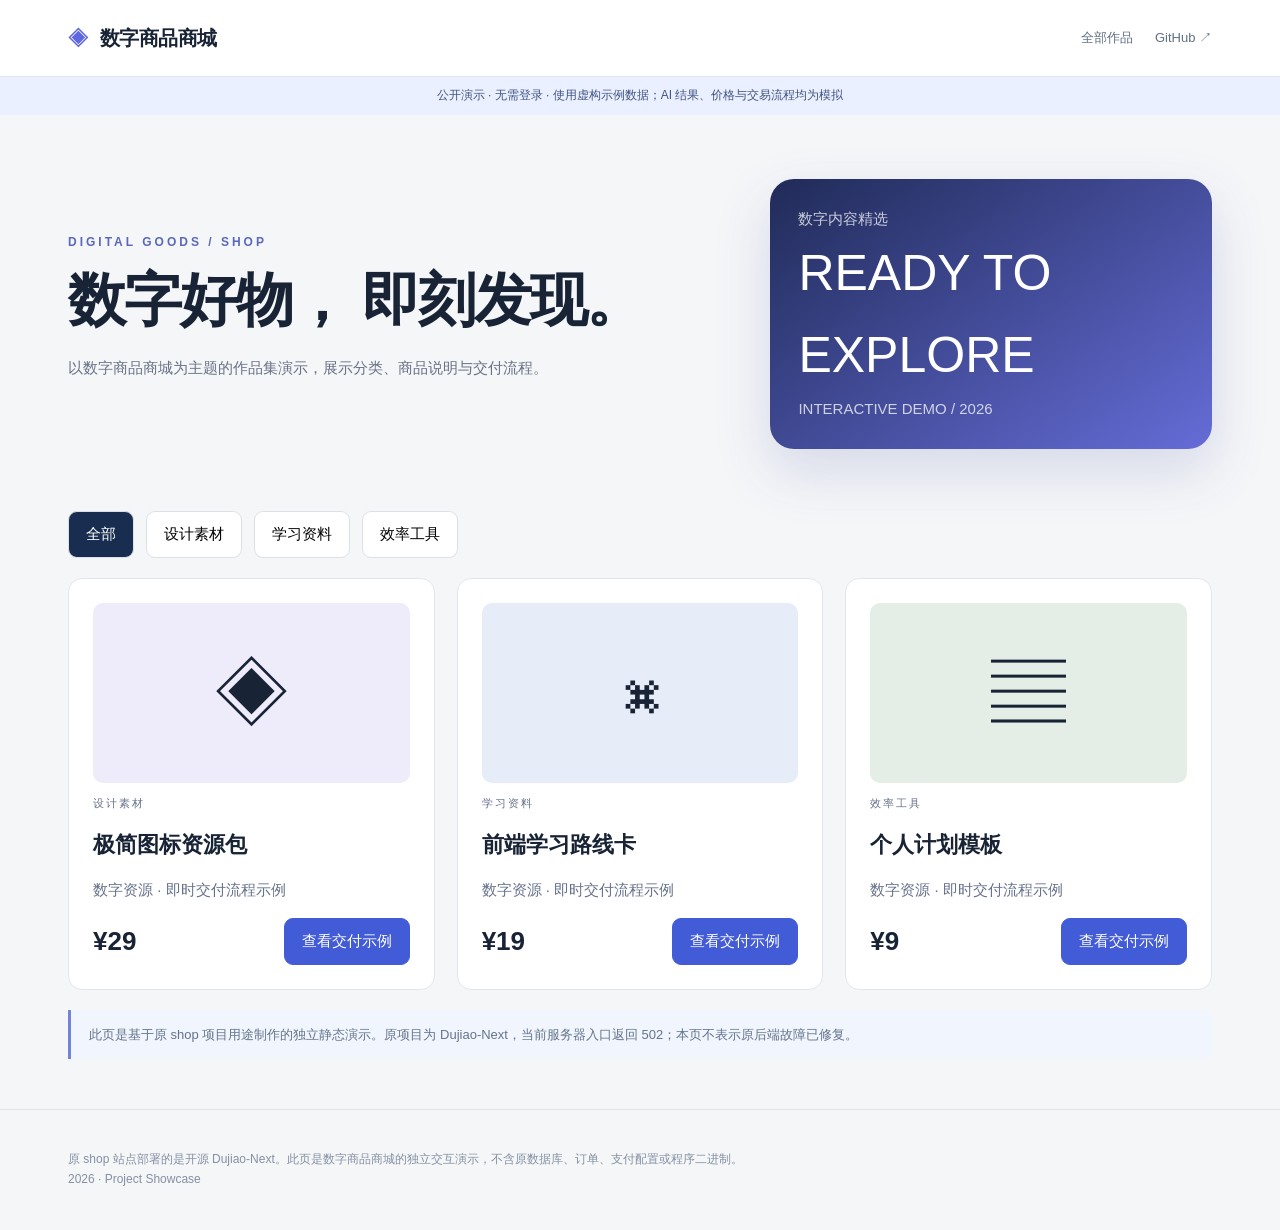
==== index.html @ 799f1e01 "Publish public portfolio demo" ====
<!doctype html><html lang="zh-CN"><head><meta charset="utf-8"><meta name="viewport" content="width=device-width,initial-scale=1"><meta name="description" content="数字商品商城 · 公开作品集演示"><meta http-equiv="Content-Security-Policy" content="default-src 'self'; script-src 'self' 'unsafe-inline'; style-src 'self' 'unsafe-inline'; img-src 'self' data:; connect-src 'none'; object-src 'none'; base-uri 'self'; form-action 'none'"><title>数字商品商城 · 作品集</title><style>*{box-sizing:border-box}html{scroll-behavior:smooth}body{margin:0;background:#f5f6f8;color:#182335;font:15px/1.65 -apple-system,BlinkMacSystemFont,"Segoe UI","Microsoft YaHei",sans-serif}button,input,select,textarea{font:inherit}button,a,input,select,textarea{outline-offset:4px}a{color:inherit;text-decoration:none}button,a.button{cursor:pointer;border:1px solid #dce0e7;border-radius:9px;background:white;padding:10px 17px;display:inline-flex;align-items:center;justify-content:center;gap:8px}button:hover,a.button:hover{border-color:#6175e4;background:#f0f2ff}.primary{background:#425bd6!important;color:white!important;border-color:#425bd6!important}.wrap{max-width:1200px;margin:auto;padding:0 28px}header{background:#fff;border-bottom:1px solid #e2e6ef}header .wrap{min-height:76px;display:flex;align-items:center;justify-content:space-between;gap:20px}.brand{font-size:20px;font-weight:750;letter-spacing:-.5px}.brand i{font-style:normal;color:#5f68df;margin-right:12px}.toplinks{display:flex;gap:22px;font-size:13px;color:#617084}.demo{background:#eaf0ff;color:#405481;font-size:12px;padding:9px 20px;text-align:center}.hero{padding:64px 0 42px;display:grid;grid-template-columns:1.5fr 1fr;align-items:center;gap:40px}.eyebrow{font-size:12px;letter-spacing:3px;text-transform:uppercase;color:#5a68bb;font-weight:700}.hero h1{font-size:clamp(35px,5vw,58px);line-height:1.16;margin:14px 0 22px;letter-spacing:-2px}.hero p{max-width:650px;color:#677186}.hero-art{min-height:200px;padding:28px;border-radius:24px;background:linear-gradient(145deg,#202b58,#656cd7);color:white;display:flex;flex-direction:column;justify-content:center;box-shadow:0 22px 55px #3d49a02b}.hero-art strong{font-size:50px;font-weight:500}.hero-art span{opacity:.75}.stats{display:grid;grid-template-columns:repeat(4,1fr);gap:16px;margin:16px 0 30px}.stat,.card,.panel{background:#fff;border:1px solid #e2e6ec;border-radius:14px;padding:24px}.stat b{display:block;font-size:29px;letter-spacing:-1px}.stat span,.muted{font-size:13px;color:#758198}.grid{display:grid;grid-template-columns:repeat(3,1fr);gap:22px}.grid.two{grid-template-columns:repeat(2,1fr)}.card{transition:transform .18s,box-shadow .18s}.card:hover{transform:translateY(-3px);box-shadow:0 12px 30px #1b305012}.card h2{font-size:22px;margin:15px 0 10px}.card p{color:#66718a}.pill{display:inline-block;font-size:11px;padding:4px 9px;border-radius:20px;background:#edf0ff;color:#4a5da9}.sectionhead{display:flex;justify-content:space-between;align-items:center;gap:15px;margin:32px 0 18px}.sectionhead h2{margin:0;font-size:23px}.toolbar{display:flex;gap:12px;flex-wrap:wrap;align-items:center;margin:20px 0}.toolbar button.active{background:#182d50;color:white}.field{display:flex;flex-direction:column;gap:7px;margin:12px 0}.field input,.field select,.field textarea,.search{padding:11px 13px;border:1px solid #dce1eb;border-radius:8px;background:#fcfdff;min-width:0}.tablewrap{overflow:auto}table{width:100%;border-collapse:collapse;text-align:left;white-space:nowrap}th{font-size:12px;color:#8b95a5;font-weight:500}td,th{padding:15px 13px;border-bottom:1px solid #edf0f5}td{font-size:14px}tr:last-child td{border-bottom:0}.price{font-size:26px;font-weight:700}.row{display:flex;align-items:center;justify-content:space-between;gap:12px}.swatch{height:180px;border-radius:10px;display:grid;place-items:center;background:#eef1f5;font-size:75px}.swatch.blue{background:#e6ecf8}.swatch.peach{background:#f5e9e0}.swatch.green{background:#e4eee6}.swatch.violet{background:#eeebfb}.tag{font-size:11px;letter-spacing:2px;color:#8793a3}.tabcontent{min-height:280px}.bar{height:8px;background:#edf0f8;border-radius:12px;overflow:hidden}.bar span{display:block;height:100%;background:#6374d8}.bars>div{margin:15px 0}.ring{display:grid;place-items:center;border:9px solid #7383ed;border-right-color:#e7eaf5;border-radius:50%;width:140px;height:140px;font-size:37px;margin:20px auto}.notice{padding:14px 18px;background:#f1f5fd;border-left:3px solid #7184d7;font-size:13px;color:#63748b;margin:20px 0}.hidden{display:none!important}footer{padding:40px 0;color:#8490a3;font-size:12px;margin-top:50px;border-top:1px solid #e1e6ed}dialog{border:1px solid #dde4ef;border-radius:18px;padding:30px;width:min(560px,90vw);box-shadow:0 30px 120px #17233b44}dialog::backdrop{background:#18264070}dialog pre,pre{white-space:pre-wrap;word-break:break-word;background:#15253d;color:#cfdeef;padding:24px;border-radius:12px;font:13px/1.8 Consolas,monospace}dialog h2{margin-top:0}.toast{position:fixed;bottom:25px;left:50%;transform:translateX(-50%);padding:13px 25px;background:#182c45;color:white;border-radius:12px;z-index:100}.demo-banner{position:sticky;top:0;z-index:30;background:#344980;color:white;text-align:center;padding:8px;font-size:12px}.main{min-width:0}.empty{padding:45px;text-align:center;color:#8590a3}.tabs{display:flex;gap:6px;border-bottom:1px solid #e1e6f0;padding-bottom:14px;margin-bottom:25px;overflow:auto}.tabs button{white-space:nowrap}.split{display:grid;grid-template-columns:1.6fr 1fr;gap:24px}.code-label{display:flex;justify-content:space-between}.portfolio-number{font:60px/1 Georgia,serif;color:#d6dce9}.check{color:#368b68}.demo-home-link{color:#536fba;text-decoration:underline}.nav-item.active{background:#e9edff!important;color:#5261b3!important}@media(max-width:760px){.hero{grid-template-columns:1fr;padding:35px 0}.hero-art{min-height:140px}.grid,.grid.two,.split{grid-template-columns:1fr}.stats{grid-template-columns:repeat(2,1fr)}.wrap{padding:0 18px}.toplinks{gap:12px}.toplinks a:last-child{display:none}.hero h1{font-size:38px}.hero-art strong{font-size:38px}.card,.panel{padding:20px}.sectionhead{align-items:flex-start}.toolbar .search{width:100%}}</style></head><body><header><div class="wrap"><a class="brand" href="./"><i>◈</i>数字商品商城</a><nav class="toplinks"><a href="https://zhez456h.github.io/project-portfolio/">全部作品</a><a href="https://github.com/zhez456h/digital-store-demo">GitHub ↗</a></nav></div></header><div class="demo">公开演示 · 无需登录 · 使用虚构示例数据；AI 结果、价格与交易流程均为模拟</div><main class="wrap"><section class="hero"><div><div class="eyebrow">DIGITAL GOODS / SHOP</div><h1>数字好物，
即刻发现。</h1><p>以数字商品商城为主题的作品集演示，展示分类、商品说明与交付流程。</p></div><div class="hero-art"><span>数字内容精选</span><strong>READY TO EXPLORE</strong><span>INTERACTIVE DEMO / 2026</span></div></section><div class="toolbar"><button class="active" data-filter="全部">全部</button><button data-filter="设计素材">设计素材</button><button data-filter="学习资料">学习资料</button><button data-filter="效率工具">效率工具</button></div><div id="digital-products" class="grid"></div><div class="notice">此页是基于原 shop 项目用途制作的独立静态演示。原项目为 Dujiao-Next，当前服务器入口返回 502；本页不表示原后端故障已修复。</div></main><footer><div class="wrap">原 shop 站点部署的是开源 Dujiao-Next。此页是数字商品商城的独立交互演示，不含原数据库、订单、支付配置或程序二进制。<br>2026 · Project Showcase</div></footer><dialog id="modal"><h2 id="modal-title"></h2><div id="modal-body"></div><button data-close>关闭</button></dialog><div class="toast" id="toast" hidden role="status"></div><script>const $=s=>document.querySelector(s);const $$=s=>Array.from(document.querySelectorAll(s));const esc=s=>String(s??'').replace(/[&<>"']/g,c=>({'&':'&amp;','<':'&lt;','>':'&gt;','"':'&quot;',"'":'&#39;'}[c]));function toast(s){$('#toast').textContent=s;$('#toast').hidden=false;setTimeout(()=>$('#toast').hidden=true,2500)}function modal(title,body){$('#modal-title').textContent=title;$('#modal-body').innerHTML=body;$('#modal').showModal()}function download(name,text,type='text/plain'){const u=URL.createObjectURL(new Blob([text],{type}));const a=document.createElement('a');a.href=u;a.download=name;a.click();setTimeout(()=>URL.revokeObjectURL(u),1000)}document.addEventListener('click',e=>{if(e.target.closest('[data-close]'))$('#modal').close()});
const goods=[{id:1,title:'极简图标资源包',cat:'设计素材',price:29,icon:'◈',color:'violet'},{id:2,title:'前端学习路线卡',cat:'学习资料',price:19,icon:'⌘',color:'blue'},{id:3,title:'个人计划模板',cat:'效率工具',price:9,icon:'▤',color:'green'}];function renderGoods(cat='全部'){$('#digital-products').innerHTML=goods.filter(x=>cat==='全部'||x.cat===cat).map(x=>`<article class="card"><div class="swatch ${x.color}">${x.icon}</div><p class="tag">${x.cat}</p><h2>${x.title}</h2><p>数字资源 · 即时交付流程示例</p><div class="row"><b class="price">¥${x.price}</b><button class="primary" data-delivery="${x.id}">查看交付示例</button></div></article>`).join('')}$$('[data-filter]').forEach(b=>b.onclick=()=>{$$('[data-filter]').forEach(x=>x.classList.toggle('active',x===b));renderGoods(b.dataset.filter)});document.addEventListener('click',e=>{const b=e.target.closest('[data-delivery]');if(!b)return;const p=goods.find(x=>x.id==b.dataset.delivery);modal(p.title+' · 交付预览',`<span class="pill">纯演示 · 无支付</span><h3>01 选择商品 → 02 确认 → 03 查看交付</h3><p>商品：${p.title}</p><pre>DEMO-ONLY-NOT-A-REAL-LICENSE</pre><p class="muted">示例订单不包含真实兑换码、付款或外部下载。</p><button id="download-sample" class="primary">下载示例说明</button>`);$('#download-sample').onclick=()=>download('数字商品-演示说明.txt','这是作品集的虚构交付示例。没有真实授权码或交易。')});renderGoods();</script></body></html>
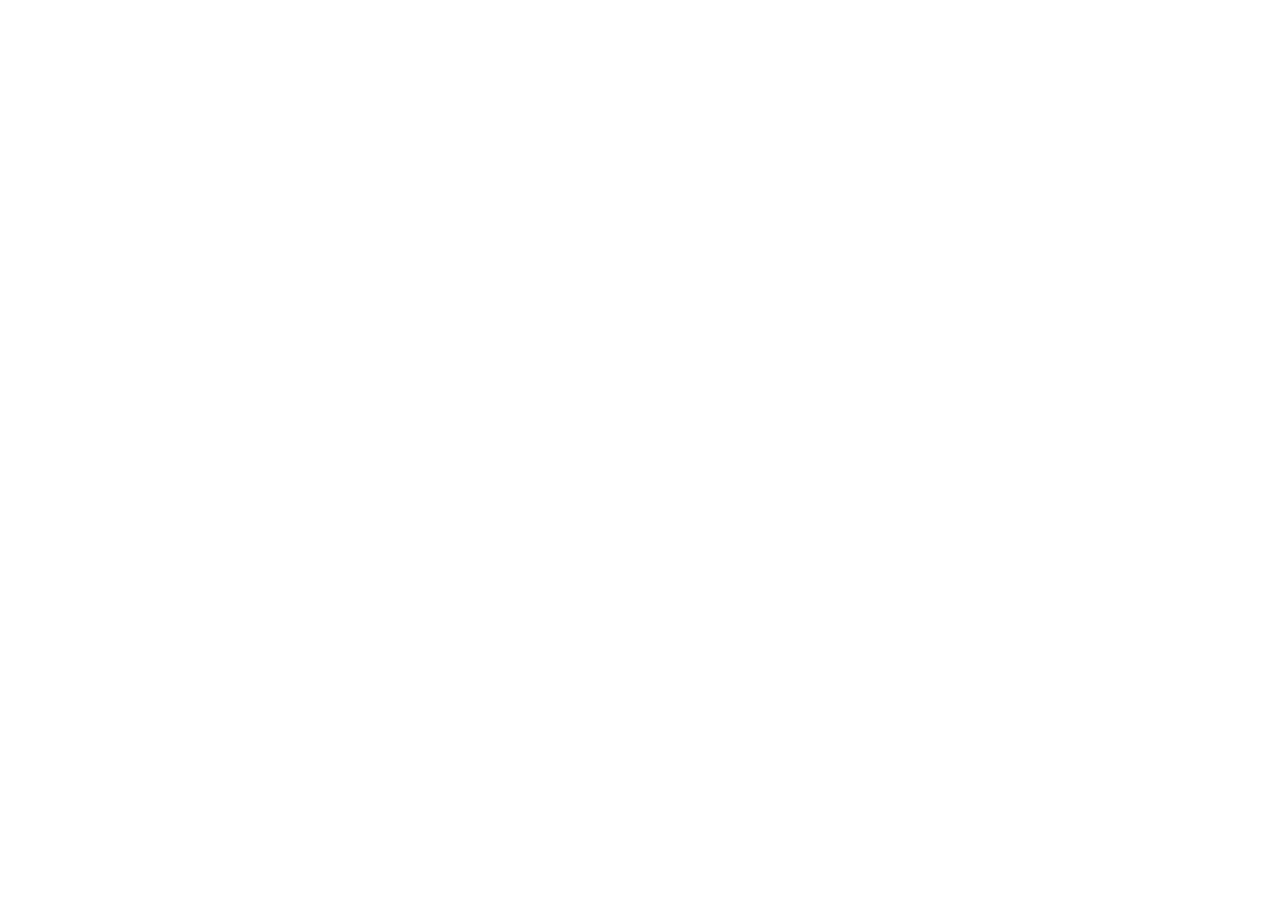
==== commit acd97290: "Restore access to the unchanged original project" ====
--- a/index.html
+++ b/index.html
@@ -1,3 +1,2 @@
-<!doctype html><html lang="zh-CN"><head><meta charset="utf-8"><meta name="viewport" content="width=device-width,initial-scale=1"><meta name="description" content="数字商品商城 · 公开作品集演示"><meta http-equiv="Content-Security-Policy" content="default-src 'self'; script-src 'self' 'unsafe-inline'; style-src 'self' 'unsafe-inline'; img-src 'self' data:; connect-src 'none'; object-src 'none'; base-uri 'self'; form-action 'none'"><title>数字商品商城 · 作品集</title><style>*{box-sizing:border-box}html{scroll-behavior:smooth}body{margin:0;background:#f5f6f8;color:#182335;font:15px/1.65 -apple-system,BlinkMacSystemFont,"Segoe UI","Microsoft YaHei",sans-serif}button,input,select,textarea{font:inherit}button,a,input,select,textarea{outline-offset:4px}a{color:inherit;text-decoration:none}button,a.button{cursor:pointer;border:1px solid #dce0e7;border-radius:9px;background:white;padding:10px 17px;display:inline-flex;align-items:center;justify-content:center;gap:8px}button:hover,a.button:hover{border-color:#6175e4;background:#f0f2ff}.primary{background:#425bd6!important;color:white!important;border-color:#425bd6!important}.wrap{max-width:1200px;margin:auto;padding:0 28px}header{background:#fff;border-bottom:1px solid #e2e6ef}header .wrap{min-height:76px;display:flex;align-items:center;justify-content:space-between;gap:20px}.brand{font-size:20px;font-weight:750;letter-spacing:-.5px}.brand i{font-style:normal;color:#5f68df;margin-right:12px}.toplinks{display:flex;gap:22px;font-size:13px;color:#617084}.demo{background:#eaf0ff;color:#405481;font-size:12px;padding:9px 20px;text-align:center}.hero{padding:64px 0 42px;display:grid;grid-template-columns:1.5fr 1fr;align-items:center;gap:40px}.eyebrow{font-size:12px;letter-spacing:3px;text-transform:uppercase;color:#5a68bb;font-weight:700}.hero h1{font-size:clamp(35px,5vw,58px);line-height:1.16;margin:14px 0 22px;letter-spacing:-2px}.hero p{max-width:650px;color:#677186}.hero-art{min-height:200px;padding:28px;border-radius:24px;background:linear-gradient(145deg,#202b58,#656cd7);color:white;display:flex;flex-direction:column;justify-content:center;box-shadow:0 22px 55px #3d49a02b}.hero-art strong{font-size:50px;font-weight:500}.hero-art span{opacity:.75}.stats{display:grid;grid-template-columns:repeat(4,1fr);gap:16px;margin:16px 0 30px}.stat,.card,.panel{background:#fff;border:1px solid #e2e6ec;border-radius:14px;padding:24px}.stat b{display:block;font-size:29px;letter-spacing:-1px}.stat span,.muted{font-size:13px;color:#758198}.grid{display:grid;grid-template-columns:repeat(3,1fr);gap:22px}.grid.two{grid-template-columns:repeat(2,1fr)}.card{transition:transform .18s,box-shadow .18s}.card:hover{transform:translateY(-3px);box-shadow:0 12px 30px #1b305012}.card h2{font-size:22px;margin:15px 0 10px}.card p{color:#66718a}.pill{display:inline-block;font-size:11px;padding:4px 9px;border-radius:20px;background:#edf0ff;color:#4a5da9}.sectionhead{display:flex;justify-content:space-between;align-items:center;gap:15px;margin:32px 0 18px}.sectionhead h2{margin:0;font-size:23px}.toolbar{display:flex;gap:12px;flex-wrap:wrap;align-items:center;margin:20px 0}.toolbar button.active{background:#182d50;color:white}.field{display:flex;flex-direction:column;gap:7px;margin:12px 0}.field input,.field select,.field textarea,.search{padding:11px 13px;border:1px solid #dce1eb;border-radius:8px;background:#fcfdff;min-width:0}.tablewrap{overflow:auto}table{width:100%;border-collapse:collapse;text-align:left;white-space:nowrap}th{font-size:12px;color:#8b95a5;font-weight:500}td,th{padding:15px 13px;border-bottom:1px solid #edf0f5}td{font-size:14px}tr:last-child td{border-bottom:0}.price{font-size:26px;font-weight:700}.row{display:flex;align-items:center;justify-content:space-between;gap:12px}.swatch{height:180px;border-radius:10px;display:grid;place-items:center;background:#eef1f5;font-size:75px}.swatch.blue{background:#e6ecf8}.swatch.peach{background:#f5e9e0}.swatch.green{background:#e4eee6}.swatch.violet{background:#eeebfb}.tag{font-size:11px;letter-spacing:2px;color:#8793a3}.tabcontent{min-height:280px}.bar{height:8px;background:#edf0f8;border-radius:12px;overflow:hidden}.bar span{display:block;height:100%;background:#6374d8}.bars>div{margin:15px 0}.ring{display:grid;place-items:center;border:9px solid #7383ed;border-right-color:#e7eaf5;border-radius:50%;width:140px;height:140px;font-size:37px;margin:20px auto}.notice{padding:14px 18px;background:#f1f5fd;border-left:3px solid #7184d7;font-size:13px;color:#63748b;margin:20px 0}.hidden{display:none!important}footer{padding:40px 0;color:#8490a3;font-size:12px;margin-top:50px;border-top:1px solid #e1e6ed}dialog{border:1px solid #dde4ef;border-radius:18px;padding:30px;width:min(560px,90vw);box-shadow:0 30px 120px #17233b44}dialog::backdrop{background:#18264070}dialog pre,pre{white-space:pre-wrap;word-break:break-word;background:#15253d;color:#cfdeef;padding:24px;border-radius:12px;font:13px/1.8 Consolas,monospace}dialog h2{margin-top:0}.toast{position:fixed;bottom:25px;left:50%;transform:translateX(-50%);padding:13px 25px;background:#182c45;color:white;border-radius:12px;z-index:100}.demo-banner{position:sticky;top:0;z-index:30;background:#344980;color:white;text-align:center;padding:8px;font-size:12px}.main{min-width:0}.empty{padding:45px;text-align:center;color:#8590a3}.tabs{display:flex;gap:6px;border-bottom:1px solid #e1e6f0;padding-bottom:14px;margin-bottom:25px;overflow:auto}.tabs button{white-space:nowrap}.split{display:grid;grid-template-columns:1.6fr 1fr;gap:24px}.code-label{display:flex;justify-content:space-between}.portfolio-number{font:60px/1 Georgia,serif;color:#d6dce9}.check{color:#368b68}.demo-home-link{color:#536fba;text-decoration:underline}.nav-item.active{background:#e9edff!important;color:#5261b3!important}@media(max-width:760px){.hero{grid-template-columns:1fr;padding:35px 0}.hero-art{min-height:140px}.grid,.grid.two,.split{grid-template-columns:1fr}.stats{grid-template-columns:repeat(2,1fr)}.wrap{padding:0 18px}.toplinks{gap:12px}.toplinks a:last-child{display:none}.hero h1{font-size:38px}.hero-art strong{font-size:38px}.card,.panel{padding:20px}.sectionhead{align-items:flex-start}.toolbar .search{width:100%}}</style></head><body><header><div class="wrap"><a class="brand" href="./"><i>◈</i>数字商品商城</a><nav class="toplinks"><a href="https://zhez456h.github.io/project-portfolio/">全部作品</a><a href="https://github.com/zhez456h/digital-store-demo">GitHub ↗</a></nav></div></header><div class="demo">公开演示 · 无需登录 · 使用虚构示例数据；AI 结果、价格与交易流程均为模拟</div><main class="wrap"><section class="hero"><div><div class="eyebrow">DIGITAL GOODS / SHOP</div><h1>数字好物，
-即刻发现。</h1><p>以数字商品商城为主题的作品集演示，展示分类、商品说明与交付流程。</p></div><div class="hero-art"><span>数字内容精选</span><strong>READY TO EXPLORE</strong><span>INTERACTIVE DEMO / 2026</span></div></section><div class="toolbar"><button class="active" data-filter="全部">全部</button><button data-filter="设计素材">设计素材</button><button data-filter="学习资料">学习资料</button><button data-filter="效率工具">效率工具</button></div><div id="digital-products" class="grid"></div><div class="notice">此页是基于原 shop 项目用途制作的独立静态演示。原项目为 Dujiao-Next，当前服务器入口返回 502；本页不表示原后端故障已修复。</div></main><footer><div class="wrap">原 shop 站点部署的是开源 Dujiao-Next。此页是数字商品商城的独立交互演示，不含原数据库、订单、支付配置或程序二进制。<br>2026 · Project Showcase</div></footer><dialog id="modal"><h2 id="modal-title"></h2><div id="modal-body"></div><button data-close>关闭</button></dialog><div class="toast" id="toast" hidden role="status"></div><script>const $=s=>document.querySelector(s);const $$=s=>Array.from(document.querySelectorAll(s));const esc=s=>String(s??'').replace(/[&<>"']/g,c=>({'&':'&amp;','<':'&lt;','>':'&gt;','"':'&quot;',"'":'&#39;'}[c]));function toast(s){$('#toast').textContent=s;$('#toast').hidden=false;setTimeout(()=>$('#toast').hidden=true,2500)}function modal(title,body){$('#modal-title').textContent=title;$('#modal-body').innerHTML=body;$('#modal').showModal()}function download(name,text,type='text/plain'){const u=URL.createObjectURL(new Blob([text],{type}));const a=document.createElement('a');a.href=u;a.download=name;a.click();setTimeout(()=>URL.revokeObjectURL(u),1000)}document.addEventListener('click',e=>{if(e.target.closest('[data-close]'))$('#modal').close()});
-const goods=[{id:1,title:'极简图标资源包',cat:'设计素材',price:29,icon:'◈',color:'violet'},{id:2,title:'前端学习路线卡',cat:'学习资料',price:19,icon:'⌘',color:'blue'},{id:3,title:'个人计划模板',cat:'效率工具',price:9,icon:'▤',color:'green'}];function renderGoods(cat='全部'){$('#digital-products').innerHTML=goods.filter(x=>cat==='全部'||x.cat===cat).map(x=>`<article class="card"><div class="swatch ${x.color}">${x.icon}</div><p class="tag">${x.cat}</p><h2>${x.title}</h2><p>数字资源 · 即时交付流程示例</p><div class="row"><b class="price">¥${x.price}</b><button class="primary" data-delivery="${x.id}">查看交付示例</button></div></article>`).join('')}$$('[data-filter]').forEach(b=>b.onclick=()=>{$$('[data-filter]').forEach(x=>x.classList.toggle('active',x===b));renderGoods(b.dataset.filter)});document.addEventListener('click',e=>{const b=e.target.closest('[data-delivery]');if(!b)return;const p=goods.find(x=>x.id==b.dataset.delivery);modal(p.title+' · 交付预览',`<span class="pill">纯演示 · 无支付</span><h3>01 选择商品 → 02 确认 → 03 查看交付</h3><p>商品：${p.title}</p><pre>DEMO-ONLY-NOT-A-REAL-LICENSE</pre><p class="muted">示例订单不包含真实兑换码、付款或外部下载。</p><button id="download-sample" class="primary">下载示例说明</button>`);$('#download-sample').onclick=()=>download('数字商品-演示说明.txt','这是作品集的虚构交付示例。没有真实授权码或交易。')});renderGoods();</script></body></html>+<!doctype html>
+<html lang="zh-CN"><head><meta charset="utf-8"><meta name="viewport" content="width=device-width,initial-scale=1"><meta http-equiv="refresh" content="0;url=https://shop.goodbye.best/"><link rel="canonical" href="https://shop.goodbye.best/"><title>数字商品商城</title></head><body><p>正在打开原项目：<a href="https://shop.goodbye.best/">数字商品商城</a></p><p>此地址跳转到原服务器运行的项目。原页面、内容、功能和登录流程保持原样。</p></body></html>
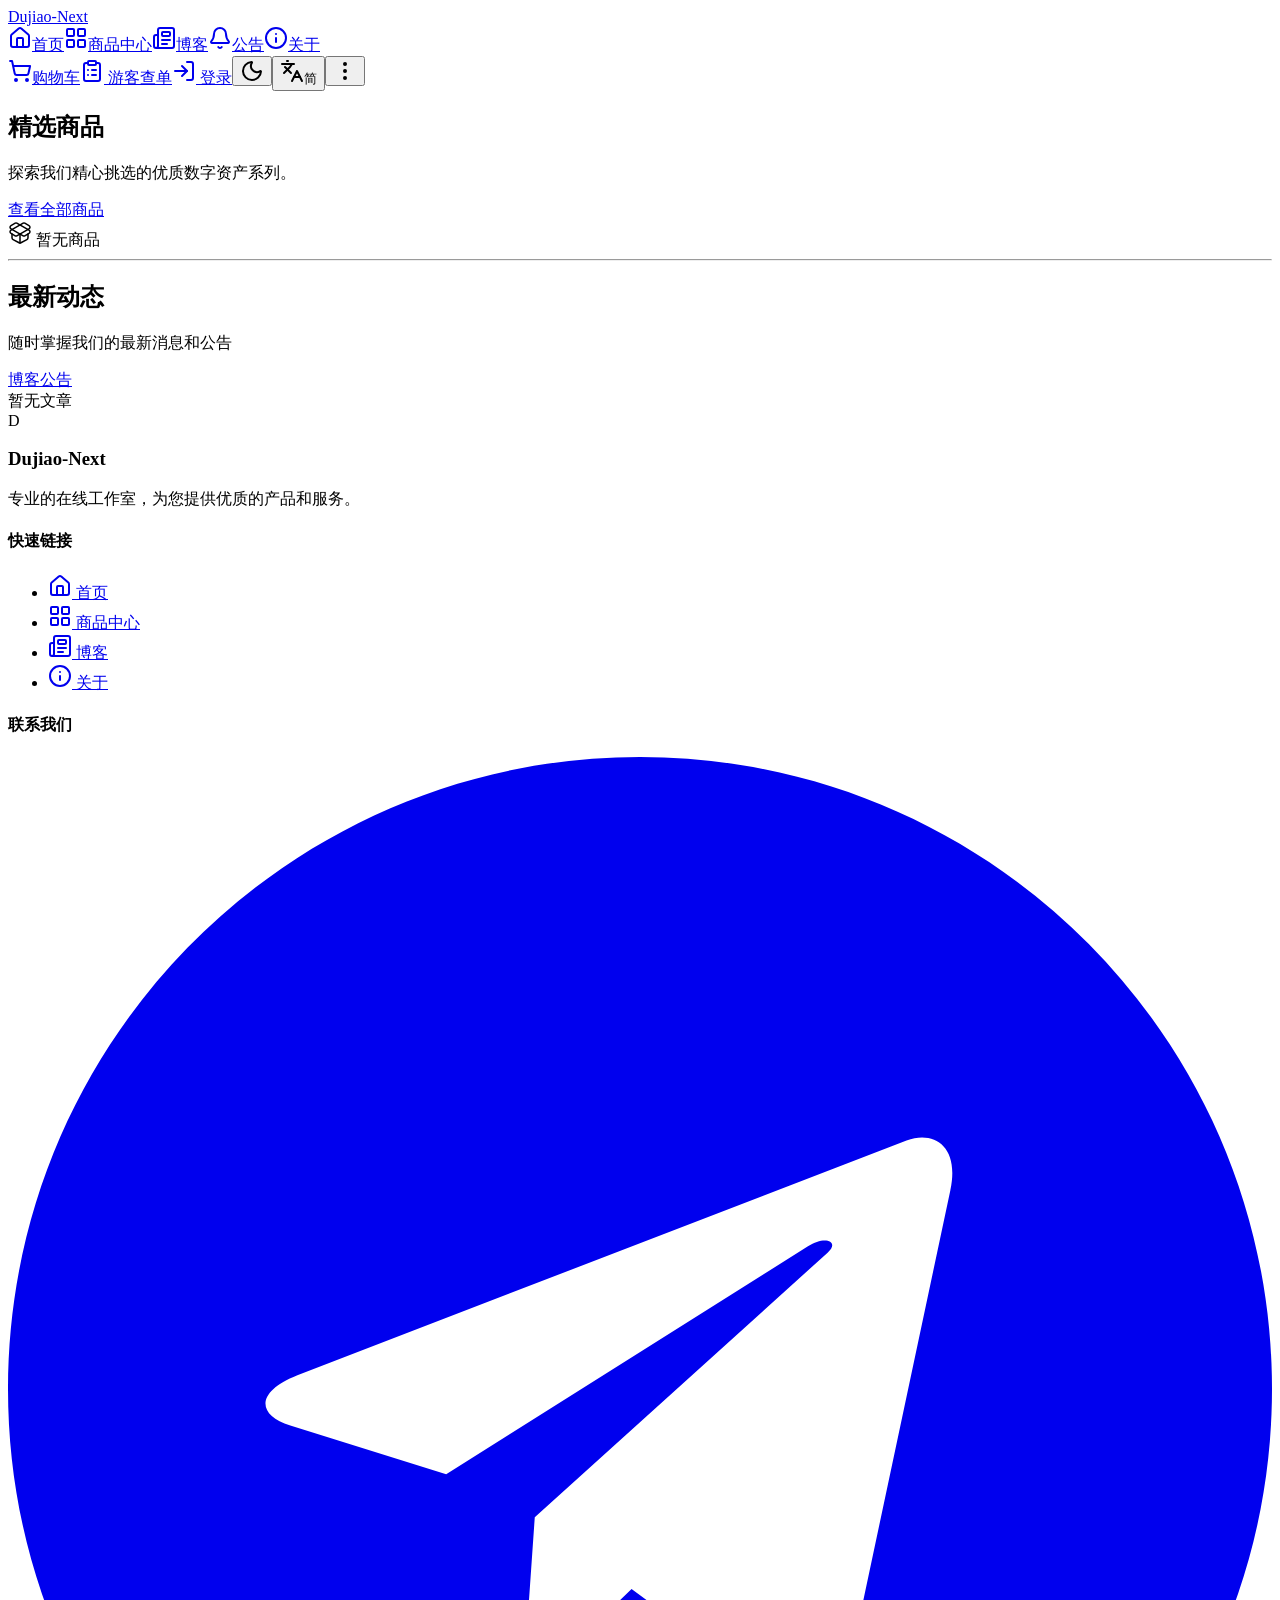
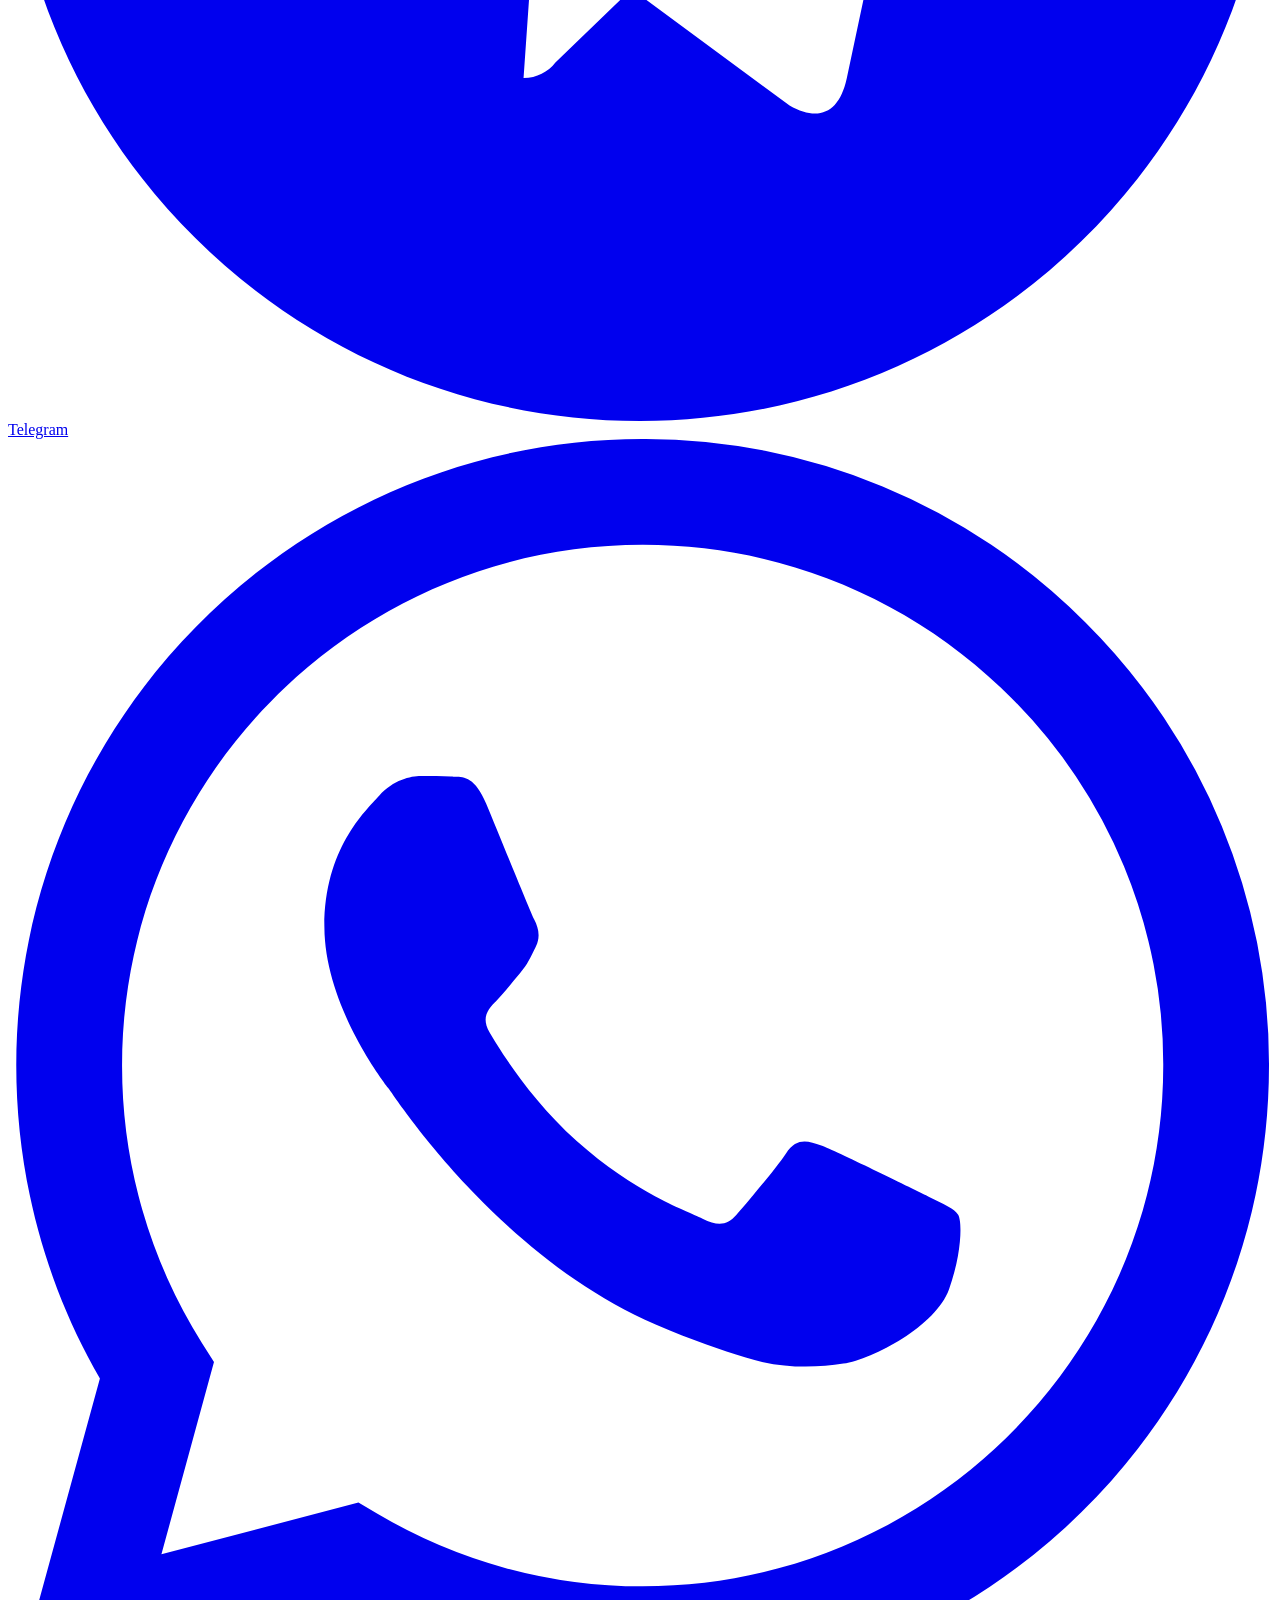
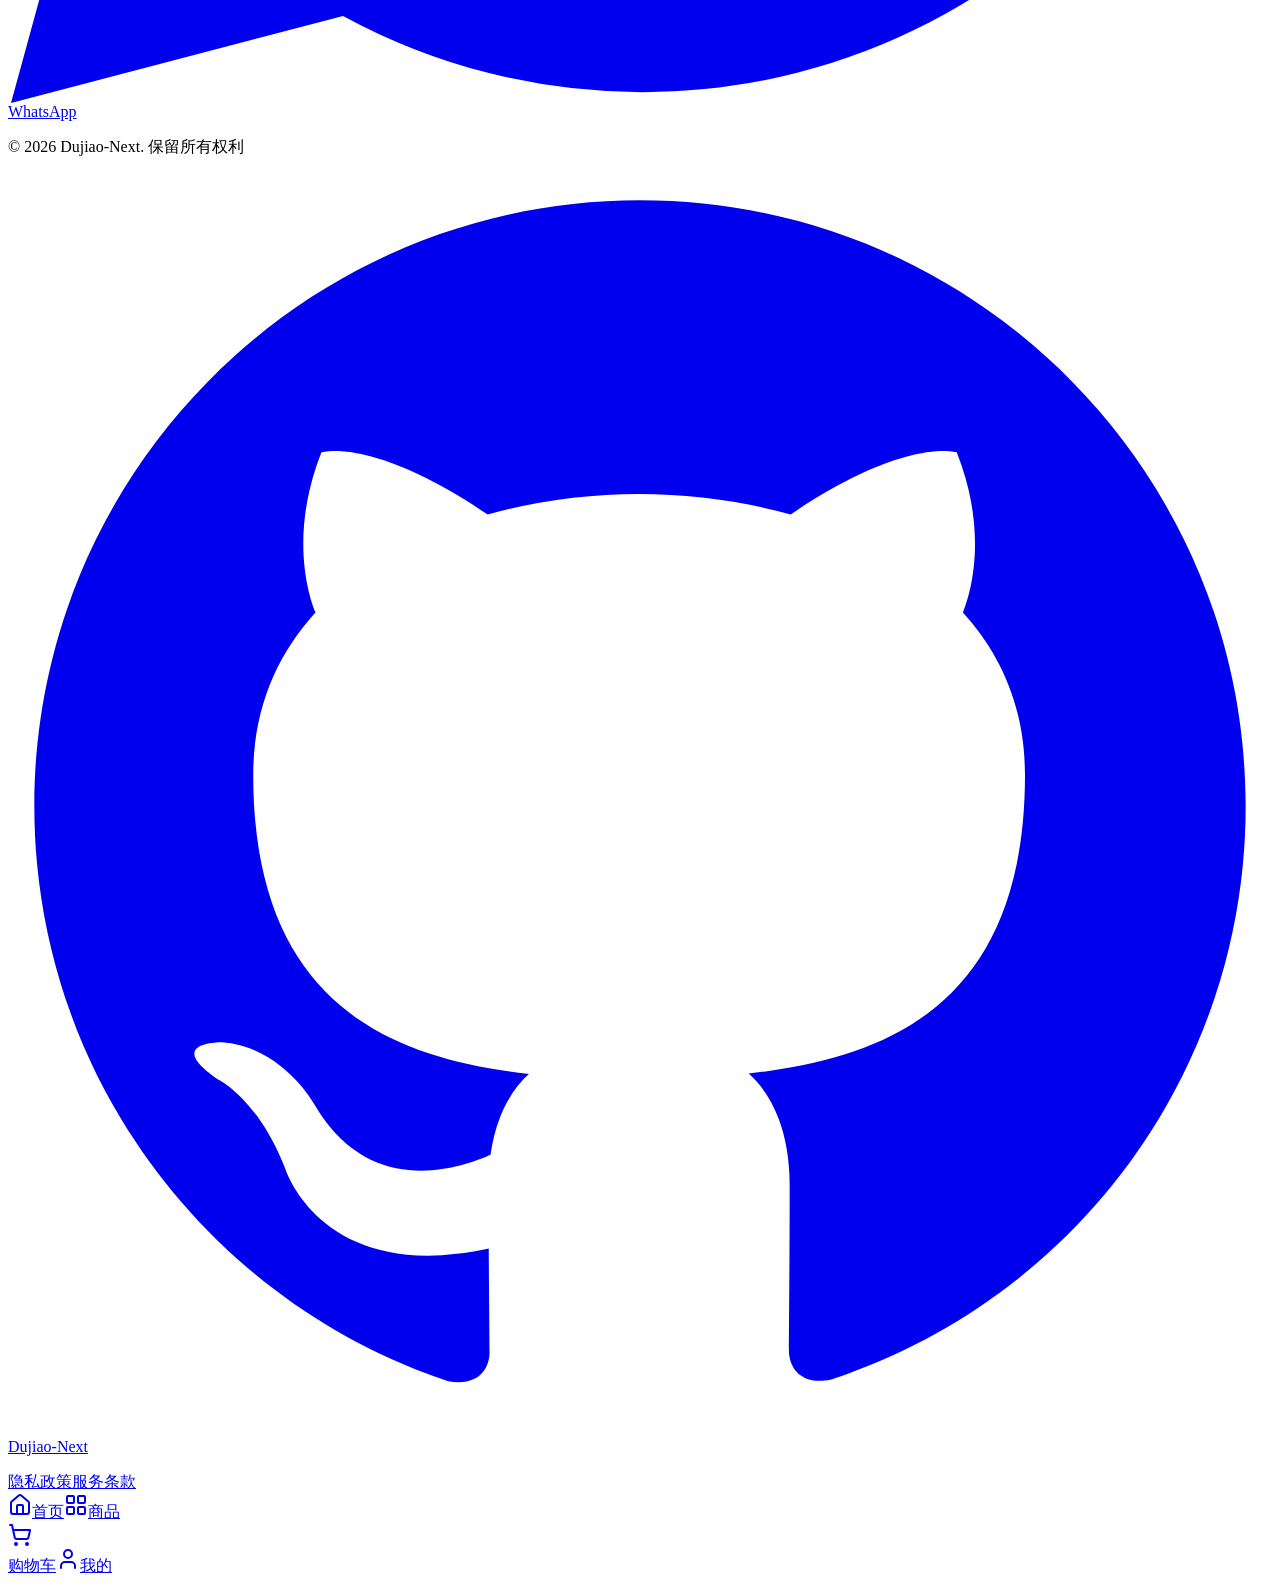
==== commit 863a5c01: "Publish original storefront pages with local assets and navigation" ====
--- a/index.html
+++ b/index.html
@@ -1,2 +1,11 @@
-<!doctype html>
-<html lang="zh-CN"><head><meta charset="utf-8"><meta name="viewport" content="width=device-width,initial-scale=1"><meta http-equiv="refresh" content="0;url=https://shop.goodbye.best/"><link rel="canonical" href="https://shop.goodbye.best/"><title>数字商品商城</title></head><body><p>正在打开原项目：<a href="https://shop.goodbye.best/">数字商品商城</a></p><p>此地址跳转到原服务器运行的项目。原页面、内容、功能和登录流程保持原样。</p></body></html>
+<html data-immersive-translate-page-theme="light" data-telegram-color-scheme="" data-telegram-mini-app="false" data-telegram-platform="" lang="zh-CN" style="--tg-viewport-height: 100vh; --tg-viewport-stable-height: 100vh;"><head><meta content="default-src 'self' data: blob:; script-src 'self'; style-src 'self' 'unsafe-inline'; img-src 'self' data:; font-src 'self' data:; connect-src 'none'; form-action 'none'; base-uri 'none'" http-equiv="Content-Security-Policy"/>
+<meta charset="utf-8"/>
+<meta content="width=device-width, initial-scale=1.0" name="viewport"/>
+<title></title>
+
+
+<link href="/digital-store-demo/assets__a4e8666df261308b.css" rel="stylesheet"/>
+<link data-codex-favicon-badge="true" data-codex-original-favicon-href="/dj.svg" data-hid="favicon" href="data:image/svg+xml,%3Csvg%20xmlns%3D%22http%3A%2F%2Fwww.w3.org%2F2000%2Fsvg%22%20data-codex-favicon-badge%3D%22codex-favicon-badge%22%20width%3D%2232%22%20height%3D%2232%22%20viewBox%3D%220%200%2032%2032%22%3E%3Cimage%20href%3D%22data%3Aimage%2Fbmp%3Bbase64%2CiVBORw0KGgoAAAANSUhEUgAAACAAAAAgCAIAAAD8GO2jAAAGkklEQVR4nKxWd0zUZxg%2B9jAc1AVFZcsGywbZ1cpKQQiogNgjTKtSKJIAmnDXREwMjUA5UpVhVcKsRssoU6osZRxbOGTLNirHsQX66M%2BeeixN%2Ff745ft9432%2F732e93k%2F%2FqWlJdKXbnFxccvLyyEhIejzk75om52dhd2urq60tDRihHfTPaNjozjO6vHy8vKysjJ0%2Bvr6iJGpqSk3N7eqqqrz589LSUl9qoOtX20NCAjAif75r83MzNTX10VEhjc0NMC6i4sLlpWUlqqoqKhpqAcHB1tbW3O286yHQVZW1pEjR4h%2Ba2urt7e3o6OjubkZbpOT82dnZ6efn19ubu7i4oKAgICzs0t0dPTpM6fbWttiYmI%2BtLMuBnBsa2OrqKQoKir68uVL3FpcnDw3N6elpSUiImJlZUkWJysqKjKZzOrqagQnIMC%2F%2FH751atXuezwbMAiGo3W0dHh6%2BuzZ88e2KqoqMjOzs7NzTM3N3d2Pnz%2Ffvnr16%2B1tbV5eXl7e7t7evqSk5PFxMS4jKx7g4z0DBZr0t7eTkNDY2VlJSIiQllZZXR0DD7IZDHAgIjT6YkiIsKxcfHqam%2FaauukNUFubm52dnYWlyBfunTJ0tKyuLiYQvE%2BdepUbW1tfHysvr6enJxcS0tLTMyvoqJbBgYGTnh5mZmbsaZYr169Wm3tfYhGR0f9%2Ff3x3bdvn4eHe2Nj08jIyMHvDmZnZZ%2BLjMjNyzcwMDA0NCC9IfvMwMDg2Nj4li1b9PR0MQKEMQI8Dhw4EB4ezs%2FPv4YDog0PD8XH%2F1ZZVQky6Ovr0%2Bl0BXl5IQGBiqpKKpWGBRUVlSMjw%2BA7%2Bnfu3PHx8Tl06FBGRsbx416%2Bvr7q6uqSkpIbhSgpKVlXVxdJBOvd3d1pt24JCAh2MLs8PDwxOz8%2Ff%2BXK76ampsRiRLKkpERFRbm9vY1C%2BeHFixdc1rkdJCQkqGtqOB12evDgAYvFys%2FPl5eXn5gYB%2BuVlZWxIDMzEya2b9%2FO2YLT0Gi%2FFBQUYjAnJ2d8fHxdB0NDQ8wuprysnJ2tnbS09OLi4s4dO9va2kEhpBKxZnZ2DlzCzbishIb%2BDMBoNOrFixfXdZCammpsZAypOht2Fughk2VkZdhsFh8fH25ArEHfwcGeI2REe%2F78Ob52dnaAE5gjvGs7aGpqevjwIeJrY2OTnp4OtcKGo0ePFRUVfUiEXbt2ycjIBgX9xGA0VlfXIMOZzC5iSlVV1dPTMzk5aXp6mtsBcnJwcFBeTg56gt%2Fent6F%2BQVhYWELKys1NXXwMjY2DuOIG77%2B%2Fn7IMkT89u3bSGNhYaGWlmbCDmAD17OzszgO3hEWahMWFobDEjKL%2FfUN9csry%2B7u7sVFRUlJSRDOzo5OQcF3YDx9%2BjQ2NpZALjGRLi4uAai0tLSRld%2Fo6IIg3Dcgk8l79%2B7V0NRAxWhkNEK8REVEVVVUkb3ADTwxNDRUUYVf1WfPnmH9wsICJ2IXLkRv27YNKpKSknL58uW%2B3h57ewduB0JCQpOTk9CA69ev4ywIYnhEeFRUFEIHCiXQE6KoVPg2MzNlMBhYLy399cTEBMeKq6trQcHfpaVlkHQ%2BPn4lJSXOFB%2BsEL3%2B%2Fn74SE1J3W%[base64]%2FKGh4drHtVYW3%2BLxciYGzf%2BAGCf4QCkBD0QWRR6sDDyXCRktbWllUqjJiTQj7kfQ4br6%2BlDkbAYxSAw8CTR%2F1QHgoKC165dA7XxULC0sAwMCIQU3717FyKKKdQJII%2FgWFlZ3bt3D5UZSDx%2B%2FHhjB9wlE6EnOpBrFMvQ0FBXN9dEeqKhkSFywsLCHFNACMosISEOafpQFTa%2FAVfDGSHgqGhgMPrIT1SF2to6TKHu29rZkt4mEOmzbsDtn5cXlRl8hbJSKBQFBQVQoLm5CYWMWLCysryJBdJmDbyEijxpfwLr%2BIWDHTt2xsXFk95q39LS%2F3ZAeis4eCNxfp2cnNhsdl1dPZ5cKAMb7%2BX5lOc73r9SklJcg15eXnhGImM49W7N9i8AAAD%2F%2F9caQNcAAAAGSURBVAMABeUtJUW7B78AAAAASUVORK5CYII%3D%22%20width%3D%2232%22%20height%3D%2232%22%20opacity%3D%220.3%22%20%2F%3E%3Cpath%20d%3D%22M3.04536%204.45259C2.7582%203.60299%203.60299%202.7582%204.45259%203.04536L14.1828%206.33403C15.1637%206.66558%2015.0872%208.08006%2014.0715%208.39045L10.2994%209.54319C9.93919%209.65327%209.65327%209.93919%209.54319%2010.2994L8.39046%2014.0715C8.08007%2015.0872%206.66558%2015.1637%206.33404%2014.1828L3.04536%204.45259Z%22%20fill%3D%22black%22%20stroke%3D%22white%22%20stroke-width%3D%221.5%22%20stroke-linejoin%3D%22round%22%20paint-order%3D%22stroke%20fill%22%20transform%3D%22translate(-2%20-2)%20scale(2.1)%22%20%2F%3E%3C%2Fsvg%3E" rel="icon"/><link href="/digital-store-demo/assets__b88b5309ae1ca041.css" rel="stylesheet"/><link href="/digital-store-demo/assets__9343000485d3e84b.css" rel="stylesheet"/><meta content="website" property="og:type"/><meta content="summary_large_image" name="twitter:card"/><link href="/digital-store-demo/assets__087f4ec8cb3a0504.css" rel="stylesheet"/><link href="/digital-store-demo/assets__43330137ae8963ce.css" rel="stylesheet"/><link href="/digital-store-demo/assets__5234021513115719.css" rel="stylesheet"/><link href="/digital-store-demo/assets__166b626f0d885e6d.css" rel="stylesheet"/><script src="/digital-store-demo/demo.js"></script><script src="/digital-store-demo/snapshot.js"></script></head>
+<body>
+<div data-v-app="" id="app"><div class="min-h-screen bg-background text-foreground flex flex-col" id="app"><nav class="fixed top-0 left-0 right-0 z-50 bg-card/80 border-b backdrop-blur-md transition-all py-4" data-v-3e48bcfe="" style="transition-duration: var(--ui-duration-normal);"><div class="container mx-auto px-4 flex items-center justify-between gap-4" data-v-3e48bcfe=""><a aria-current="page" class="router-link-active router-link-exact-active theme-wordmark group relative" data-v-3e48bcfe="" href="/digital-store-demo/index.html" title="Dujiao-Next"><span class="theme-wordmark-text" data-v-3e48bcfe="">Dujiao-Next</span></a><div class="hidden lg:flex items-center space-x-1 min-w-0 overflow-x-auto scrollbar-hide" data-v-3e48bcfe=""><a aria-current="page" class="!text-primary !bg-primary/10 router-link-exact-active inline-flex items-center justify-center font-medium transition-colors focus-visible:outline-none focus-visible:ring-1 focus-visible:ring-ring disabled:pointer-events-none disabled:opacity-50 [&amp;_svg]:pointer-events-none [&amp;_svg]:size-4 [&amp;_svg]:shrink-0 hover:bg-accent hover:text-accent-foreground h-8 rounded-md px-3 text-xs gap-1.5 text-muted-foreground whitespace-nowrap shrink-0" data-v-3e48bcfe="" href="/digital-store-demo/index.html"><svg aria-hidden="true" class="lucide w-4 h-4 shrink-0 opacity-70 lucide-house-icon lucide-house w-4 h-4 shrink-0 opacity-70" data-v-3e48bcfe="" fill="none" height="24" stroke="currentColor" stroke-linecap="round" stroke-linejoin="round" stroke-width="2" viewbox="0 0 24 24" width="24" xmlns="http://www.w3.org/2000/svg"><path d="M15 21v-8a1 1 0 0 0-1-1h-4a1 1 0 0 0-1 1v8"></path><path d="M3 10a2 2 0 0 1 .709-1.528l7-6a2 2 0 0 1 2.582 0l7 6A2 2 0 0 1 21 10v9a2 2 0 0 1-2 2H5a2 2 0 0 1-2-2z"></path></svg><span data-v-3e48bcfe="">首页</span></a><a class="inline-flex items-center justify-center font-medium transition-colors focus-visible:outline-none focus-visible:ring-1 focus-visible:ring-ring disabled:pointer-events-none disabled:opacity-50 [&amp;_svg]:pointer-events-none [&amp;_svg]:size-4 [&amp;_svg]:shrink-0 hover:bg-accent hover:text-accent-foreground h-8 rounded-md px-3 text-xs gap-1.5 text-muted-foreground whitespace-nowrap shrink-0" data-v-3e48bcfe="" href="/digital-store-demo/products__index.html"><svg aria-hidden="true" class="lucide w-4 h-4 shrink-0 opacity-70 lucide-layout-grid-icon lucide-layout-grid w-4 h-4 shrink-0 opacity-70" data-v-3e48bcfe="" fill="none" height="24" stroke="currentColor" stroke-linecap="round" stroke-linejoin="round" stroke-width="2" viewbox="0 0 24 24" width="24" xmlns="http://www.w3.org/2000/svg"><rect height="7" rx="1" width="7" x="3" y="3"></rect><rect height="7" rx="1" width="7" x="14" y="3"></rect><rect height="7" rx="1" width="7" x="14" y="14"></rect><rect height="7" rx="1" width="7" x="3" y="14"></rect></svg><span data-v-3e48bcfe="">商品中心</span></a><a class="inline-flex items-center justify-center font-medium transition-colors focus-visible:outline-none focus-visible:ring-1 focus-visible:ring-ring disabled:pointer-events-none disabled:opacity-50 [&amp;_svg]:pointer-events-none [&amp;_svg]:size-4 [&amp;_svg]:shrink-0 hover:bg-accent hover:text-accent-foreground h-8 rounded-md px-3 text-xs gap-1.5 text-muted-foreground whitespace-nowrap shrink-0" data-v-3e48bcfe="" href="/digital-store-demo/blog__index.html"><svg aria-hidden="true" class="lucide w-4 h-4 shrink-0 opacity-70 lucide-newspaper-icon lucide-newspaper w-4 h-4 shrink-0 opacity-70" data-v-3e48bcfe="" fill="none" height="24" stroke="currentColor" stroke-linecap="round" stroke-linejoin="round" stroke-width="2" viewbox="0 0 24 24" width="24" xmlns="http://www.w3.org/2000/svg"><path d="M15 18h-5"></path><path d="M18 14h-8"></path><path d="M4 22h16a2 2 0 0 0 2-2V4a2 2 0 0 0-2-2H8a2 2 0 0 0-2 2v16a2 2 0 0 1-4 0v-9a2 2 0 0 1 2-2h2"></path><rect height="4" rx="1" width="8" x="10" y="6"></rect></svg><span data-v-3e48bcfe="">博客</span></a><a class="inline-flex items-center justify-center font-medium transition-colors focus-visible:outline-none focus-visible:ring-1 focus-visible:ring-ring disabled:pointer-events-none disabled:opacity-50 [&amp;_svg]:pointer-events-none [&amp;_svg]:size-4 [&amp;_svg]:shrink-0 hover:bg-accent hover:text-accent-foreground h-8 rounded-md px-3 text-xs gap-1.5 text-muted-foreground whitespace-nowrap shrink-0" data-v-3e48bcfe="" href="/digital-store-demo/notice__index.html"><svg aria-hidden="true" class="lucide w-4 h-4 shrink-0 opacity-70 lucide-bell-icon lucide-bell w-4 h-4 shrink-0 opacity-70" data-v-3e48bcfe="" fill="none" height="24" stroke="currentColor" stroke-linecap="round" stroke-linejoin="round" stroke-width="2" viewbox="0 0 24 24" width="24" xmlns="http://www.w3.org/2000/svg"><path d="M10.268 21a2 2 0 0 0 3.464 0"></path><path d="M3.262 15.326A1 1 0 0 0 4 17h16a1 1 0 0 0 .74-1.673C19.41 13.956 18 12.499 18 8A6 6 0 0 0 6 8c0 4.499-1.411 5.956-2.738 7.326"></path></svg><span data-v-3e48bcfe="">公告</span></a><a class="inline-flex items-center justify-center font-medium transition-colors focus-visible:outline-none focus-visible:ring-1 focus-visible:ring-ring disabled:pointer-events-none disabled:opacity-50 [&amp;_svg]:pointer-events-none [&amp;_svg]:size-4 [&amp;_svg]:shrink-0 hover:bg-accent hover:text-accent-foreground h-8 rounded-md px-3 text-xs gap-1.5 text-muted-foreground whitespace-nowrap shrink-0" data-v-3e48bcfe="" href="/digital-store-demo/about__index.html"><svg aria-hidden="true" class="lucide w-4 h-4 shrink-0 opacity-70 lucide-info-icon lucide-info w-4 h-4 shrink-0 opacity-70" data-v-3e48bcfe="" fill="none" height="24" stroke="currentColor" stroke-linecap="round" stroke-linejoin="round" stroke-width="2" viewbox="0 0 24 24" width="24" xmlns="http://www.w3.org/2000/svg"><circle cx="12" cy="12" r="10"></circle><path d="M12 16v-4"></path><path d="M12 8h.01"></path></svg><span data-v-3e48bcfe="">关于</span></a></div><div class="flex items-center shrink-0 space-x-2 lg:space-x-4" data-v-3e48bcfe=""><a class="items-center justify-center whitespace-nowrap font-medium transition-colors focus-visible:outline-none focus-visible:ring-1 focus-visible:ring-ring disabled:pointer-events-none disabled:opacity-50 [&amp;_svg]:pointer-events-none [&amp;_svg]:size-4 [&amp;_svg]:shrink-0 hover:bg-accent hover:text-accent-foreground h-8 rounded-md px-3 text-xs hidden lg:flex relative gap-2 text-muted-foreground" data-v-3e48bcfe="" href="/digital-store-demo/cart__index.html"><svg aria-hidden="true" class="lucide w-4 h-4 shrink-0 lucide-shopping-cart-icon lucide-shopping-cart w-4 h-4 shrink-0" data-v-3e48bcfe="" fill="none" height="24" stroke="currentColor" stroke-linecap="round" stroke-linejoin="round" stroke-width="2" viewbox="0 0 24 24" width="24" xmlns="http://www.w3.org/2000/svg"><circle cx="8" cy="21" r="1"></circle><circle cx="19" cy="21" r="1"></circle><path d="M2.05 2.05h2l2.66 12.42a2 2 0 0 0 2 1.58h9.78a2 2 0 0 0 1.95-1.57l1.65-7.43H5.12"></path></svg><span class="text-xs font-medium" data-v-3e48bcfe="">购物车</span><!-- --></a><a class="items-center justify-center font-medium transition-colors focus-visible:outline-none focus-visible:ring-1 focus-visible:ring-ring disabled:pointer-events-none disabled:opacity-50 [&amp;_svg]:pointer-events-none [&amp;_svg]:size-4 [&amp;_svg]:shrink-0 hover:bg-accent hover:text-accent-foreground h-8 rounded-md px-3 text-xs hidden lg:inline-flex gap-1.5 text-muted-foreground whitespace-nowrap" data-v-3e48bcfe="" href="/digital-store-demo/guest__orders__index.html"><svg aria-hidden="true" class="lucide w-4 h-4 shrink-0 opacity-70 lucide-clipboard-list-icon lucide-clipboard-list w-4 h-4 shrink-0 opacity-70" data-v-3e48bcfe="" fill="none" height="24" stroke="currentColor" stroke-linecap="round" stroke-linejoin="round" stroke-width="2" viewbox="0 0 24 24" width="24" xmlns="http://www.w3.org/2000/svg"><rect height="4" rx="1" ry="1" width="8" x="8" y="2"></rect><path d="M16 4h2a2 2 0 0 1 2 2v14a2 2 0 0 1-2 2H6a2 2 0 0 1-2-2V6a2 2 0 0 1 2-2h2"></path><path d="M12 11h4"></path><path d="M12 16h4"></path><path d="M8 11h.01"></path><path d="M8 16h.01"></path></svg> 游客查单</a><a class="items-center justify-center font-medium transition-colors focus-visible:outline-none focus-visible:ring-1 focus-visible:ring-ring disabled:pointer-events-none disabled:opacity-50 [&amp;_svg]:pointer-events-none [&amp;_svg]:size-4 [&amp;_svg]:shrink-0 hover:bg-accent hover:text-accent-foreground h-8 rounded-md px-3 text-xs hidden lg:inline-flex gap-1.5 text-muted-foreground whitespace-nowrap" data-v-3e48bcfe="" href="/digital-store-demo/auth__login__index.html"><svg aria-hidden="true" class="lucide w-4 h-4 shrink-0 opacity-70 lucide-log-in-icon lucide-log-in w-4 h-4 shrink-0 opacity-70" data-v-3e48bcfe="" fill="none" height="24" stroke="currentColor" stroke-linecap="round" stroke-linejoin="round" stroke-width="2" viewbox="0 0 24 24" width="24" xmlns="http://www.w3.org/2000/svg"><path d="m10 17 5-5-5-5"></path><path d="M15 12H3"></path><path d="M15 3h4a2 2 0 0 1 2 2v14a2 2 0 0 1-2 2h-4"></path></svg> 登录</a><!-- --><!-- --><button class="inline-flex items-center justify-center gap-2 whitespace-nowrap rounded-md text-sm font-medium transition-colors focus-visible:outline-none focus-visible:ring-1 focus-visible:ring-ring disabled:pointer-events-none disabled:opacity-50 [&amp;_svg]:pointer-events-none [&amp;_svg]:size-4 [&amp;_svg]:shrink-0 hover:bg-accent hover:text-accent-foreground h-9 w-9 text-muted-foreground" data-v-3e48bcfe=""><svg aria-hidden="true" class="lucide w-4 h-4 lucide-moon-icon lucide-moon w-4 h-4" data-v-3e48bcfe="" fill="none" height="24" stroke="currentColor" stroke-linecap="round" stroke-linejoin="round" stroke-width="2" viewbox="0 0 24 24" width="24" xmlns="http://www.w3.org/2000/svg"><path d="M20.985 12.486a9 9 0 1 1-9.473-9.472c.405-.022.617.46.402.803a6 6 0 0 0 8.268 8.268c.344-.215.825-.004.803.401"></path></svg></button><button aria-controls="" aria-expanded="false" aria-haspopup="dialog" class="items-center justify-center whitespace-nowrap font-medium transition-colors focus-visible:outline-none focus-visible:ring-1 focus-visible:ring-ring disabled:pointer-events-none disabled:opacity-50 [&amp;_svg]:pointer-events-none [&amp;_svg]:size-4 [&amp;_svg]:shrink-0 hover:bg-accent hover:text-accent-foreground h-8 rounded-md px-3 text-xs hidden lg:inline-flex gap-2 text-muted-foreground" data-state="closed" data-v-3e48bcfe="" id="reka-popover-trigger-v-0" type="button"><svg aria-hidden="true" class="lucide w-4 h-4 lucide-languages-icon lucide-languages w-4 h-4" data-v-3e48bcfe="" fill="none" height="24" stroke="currentColor" stroke-linecap="round" stroke-linejoin="round" stroke-width="2" viewbox="0 0 24 24" width="24" xmlns="http://www.w3.org/2000/svg"><path d="m5 8 6 6"></path><path d="m4 14 6-6 2-3"></path><path d="M2 5h12"></path><path d="M7 2h1"></path><path d="m22 22-5-10-5 10"></path><path d="M14 18h6"></path></svg><span class="text-xs font-medium uppercase tracking-wider" data-v-3e48bcfe="">简</span></button><button class="inline-flex items-center justify-center gap-2 whitespace-nowrap rounded-md text-sm font-medium transition-colors focus-visible:outline-none focus-visible:ring-1 focus-visible:ring-ring disabled:pointer-events-none disabled:opacity-50 [&amp;_svg]:pointer-events-none [&amp;_svg]:shrink-0 hover:bg-accent hover:text-accent-foreground h-9 w-9 lg:hidden text-muted-foreground [&amp;_svg]:size-5" data-v-3e48bcfe=""><svg aria-hidden="true" class="lucide lucide-ellipsis-vertical-icon lucide-ellipsis-vertical" data-v-3e48bcfe="" fill="none" height="24" stroke="currentColor" stroke-linecap="round" stroke-linejoin="round" stroke-width="2" viewbox="0 0 24 24" width="24" xmlns="http://www.w3.org/2000/svg"><circle cx="12" cy="12" r="1"></circle><circle cx="12" cy="5" r="1"></circle><circle cx="12" cy="19" r="1"></circle></svg></button></div></div></nav><main class="flex-1 pb-14 lg:pb-0"><div class="home-page min-h-screen bg-background text-foreground" data-v-cbc8a622=""><!-- --><section class="relative z-10 pb-14 pt-32 md:pt-36" data-v-cbc8a622="" id="featured"><div class="container mx-auto px-4" data-v-cbc8a622=""><div class="mb-8 flex items-end justify-between gap-4" data-v-cbc8a622=""><div data-v-cbc8a622=""><h2 class="theme-section-heading text-3xl md:text-4xl" data-v-cbc8a622="">精选商品</h2><p class="mt-2 text-sm text-muted-foreground" data-v-cbc8a622="">探索我们精心挑选的优质数字资产系列。</p></div><a class="text-sm font-semibold text-muted-foreground transition-colors hover:text-foreground" data-v-cbc8a622="" href="/digital-store-demo/products__index.html">查看全部商品</a></div><div class="rounded-2xl border border-dashed py-16 text-center text-muted-foreground theme-slide-up" data-v-cbc8a622=""><svg aria-hidden="true" class="lucide mx-auto h-16 w-16 mb-4 text-muted-foreground opacity-50 lucide-package-open-icon lucide-package-open mx-auto h-16 w-16 mb-4 text-muted-foreground opacity-50" data-v-cbc8a622="" fill="none" height="24" stroke="currentColor" stroke-linecap="round" stroke-linejoin="round" stroke-width="1.5" viewbox="0 0 24 24" width="24" xmlns="http://www.w3.org/2000/svg"><path d="M12 22v-9"></path><path d="M15.17 2.21a1.67 1.67 0 0 1 1.63 0L21 4.57a1.93 1.93 0 0 1 0 3.36L8.82 14.79a1.655 1.655 0 0 1-1.64 0L3 12.43a1.93 1.93 0 0 1 0-3.36z"></path><path d="M20 13v3.87a2.06 2.06 0 0 1-1.11 1.83l-6 3.08a1.93 1.93 0 0 1-1.78 0l-6-3.08A2.06 2.06 0 0 1 4 16.87V13"></path><path d="M21 12.43a1.93 1.93 0 0 0 0-3.36L8.83 2.2a1.64 1.64 0 0 0-1.63 0L3 4.57a1.93 1.93 0 0 0 0 3.36l12.18 6.86a1.636 1.636 0 0 0 1.63 0z"></path></svg> 暂无商品</div></div></section><hr class="theme-section-divider mx-4 md:mx-auto md:max-w-6xl" data-v-cbc8a622=""/><section class="relative z-10 py-12" data-v-cbc8a622=""><div class="container mx-auto px-4" data-v-cbc8a622=""><div class="mb-6 flex items-end justify-between gap-4" data-v-cbc8a622=""><div data-v-cbc8a622=""><h2 class="theme-section-heading text-[1.7rem]" data-v-cbc8a622="">最新动态</h2><p class="mt-1 text-sm text-muted-foreground" data-v-cbc8a622="">随时掌握我们的最新消息和公告</p></div><div class="flex items-center gap-3 text-sm" data-v-cbc8a622=""><a class="text-muted-foreground transition-colors hover:text-foreground" data-v-cbc8a622="" href="/digital-store-demo/blog__index.html">博客</a><a class="text-muted-foreground transition-colors hover:text-foreground" data-v-cbc8a622="" href="/digital-store-demo/notice__index.html">公告</a></div></div><div class="rounded-2xl border border-dashed py-12 text-center text-muted-foreground" data-v-cbc8a622="">暂无文章</div></div></section><!-- --><!-- --></div></main><footer class="relative bg-card/90 text-muted-foreground border-t overflow-hidden"><div class="container mx-auto px-4 py-16 relative"><div class="grid grid-cols-2 md:grid-cols-4 gap-8 md:gap-12 mb-16"><div class="col-span-2 space-y-6"><div class="flex items-center space-x-3"><div class="w-8 h-8 bg-primary rounded-lg flex items-center justify-center"><span class="text-primary-foreground font-black text-sm">D</span></div><h3 class="text-foreground text-xl font-bold tracking-tight">Dujiao-Next</h3></div><p class="text-sm leading-relaxed max-w-sm text-muted-foreground">专业的在线工作室，为您提供优质的产品和服务。</p><div class="flex space-x-4"></div></div><div><h4 class="text-foreground font-bold mb-6 tracking-wide">快速链接</h4><ul class="space-y-3 text-sm"><li><a aria-current="page" class="router-link-active router-link-exact-active text-muted-foreground hover:text-foreground transition-colors flex items-center gap-2 group" href="/digital-store-demo/index.html"><svg aria-hidden="true" class="lucide w-4 h-4 shrink-0 opacity-50 group-hover:opacity-80 transition-opacity lucide-house-icon lucide-house w-4 h-4 shrink-0 opacity-50 group-hover:opacity-80 transition-opacity" fill="none" height="24" stroke="currentColor" stroke-linecap="round" stroke-linejoin="round" stroke-width="2" viewbox="0 0 24 24" width="24" xmlns="http://www.w3.org/2000/svg"><path d="M15 21v-8a1 1 0 0 0-1-1h-4a1 1 0 0 0-1 1v8"></path><path d="M3 10a2 2 0 0 1 .709-1.528l7-6a2 2 0 0 1 2.582 0l7 6A2 2 0 0 1 21 10v9a2 2 0 0 1-2 2H5a2 2 0 0 1-2-2z"></path></svg> 首页</a></li><li><a class="text-muted-foreground hover:text-foreground transition-colors flex items-center gap-2 group" href="/digital-store-demo/products__index.html"><svg aria-hidden="true" class="lucide w-4 h-4 shrink-0 opacity-50 group-hover:opacity-80 transition-opacity lucide-layout-grid-icon lucide-layout-grid w-4 h-4 shrink-0 opacity-50 group-hover:opacity-80 transition-opacity" fill="none" height="24" stroke="currentColor" stroke-linecap="round" stroke-linejoin="round" stroke-width="2" viewbox="0 0 24 24" width="24" xmlns="http://www.w3.org/2000/svg"><rect height="7" rx="1" width="7" x="3" y="3"></rect><rect height="7" rx="1" width="7" x="14" y="3"></rect><rect height="7" rx="1" width="7" x="14" y="14"></rect><rect height="7" rx="1" width="7" x="3" y="14"></rect></svg> 商品中心</a></li><li><a class="text-muted-foreground hover:text-foreground transition-colors flex items-center gap-2 group" href="/digital-store-demo/blog__index.html"><svg aria-hidden="true" class="lucide w-4 h-4 shrink-0 opacity-50 group-hover:opacity-80 transition-opacity lucide-newspaper-icon lucide-newspaper w-4 h-4 shrink-0 opacity-50 group-hover:opacity-80 transition-opacity" fill="none" height="24" stroke="currentColor" stroke-linecap="round" stroke-linejoin="round" stroke-width="2" viewbox="0 0 24 24" width="24" xmlns="http://www.w3.org/2000/svg"><path d="M15 18h-5"></path><path d="M18 14h-8"></path><path d="M4 22h16a2 2 0 0 0 2-2V4a2 2 0 0 0-2-2H8a2 2 0 0 0-2 2v16a2 2 0 0 1-4 0v-9a2 2 0 0 1 2-2h2"></path><rect height="4" rx="1" width="8" x="10" y="6"></rect></svg> 博客</a></li><li><a class="text-muted-foreground hover:text-foreground transition-colors flex items-center gap-2 group" href="/digital-store-demo/about__index.html"><svg aria-hidden="true" class="lucide w-4 h-4 shrink-0 opacity-50 group-hover:opacity-80 transition-opacity lucide-info-icon lucide-info w-4 h-4 shrink-0 opacity-50 group-hover:opacity-80 transition-opacity" fill="none" height="24" stroke="currentColor" stroke-linecap="round" stroke-linejoin="round" stroke-width="2" viewbox="0 0 24 24" width="24" xmlns="http://www.w3.org/2000/svg"><circle cx="12" cy="12" r="10"></circle><path d="M12 16v-4"></path><path d="M12 8h.01"></path></svg> 关于</a></li></ul></div><div><h4 class="text-foreground font-bold mb-6 tracking-wide">联系我们</h4><div class="space-y-4"><a class="flex items-center space-x-3 text-sm hover:text-gray-900 dark:hover:text-white transition-colors p-3 rounded-lg bg-gray-50 dark:bg-white/5 hover:bg-gray-100 dark:hover:bg-white/10 border border-gray-100 dark:border-white/5 hover:border-gray-200 dark:hover:border-white/10" href="https://telegram.me/dujiaoka" rel="noopener noreferrer" target="_blank"><svg class="w-5 h-5 text-blue-400" fill="currentColor" viewbox="0 0 24 24"><path d="M12 0C5.373 0 0 5.373 0 12s5.373 12 12 12 12-5.373 12-12S18.627 0 12 0zm5.894 8.221l-1.97 9.28c-.145.658-.537.818-1.084.508l-3-2.21-1.446 1.394c-.14.18-.357.295-.6.295-.002 0-.003 0-.005 0l.213-3.054 5.56-5.022c.24-.213-.054-.334-.373-.121l-6.869 4.326-2.96-.924c-.64-.203-.658-.64.135-.954l11.566-4.458c.538-.196 1.006.128.832.941z"></path></svg><span>Telegram</span></a><a class="flex items-center space-x-3 text-sm hover:text-gray-900 dark:hover:text-white transition-colors p-3 rounded-lg bg-gray-50 dark:bg-white/5 hover:bg-gray-100 dark:hover:bg-white/10 border border-gray-100 dark:border-white/5 hover:border-gray-200 dark:hover:border-white/10" href="https://wa.me/1234567890" rel="noopener noreferrer" target="_blank"><svg class="w-5 h-5 text-green-400" fill="currentColor" viewbox="0 0 24 24"><path d="M17.472 14.382c-.297-.149-1.758-.867-2.03-.967-.273-.099-.471-.148-.67.15-.197.297-.767.966-.94 1.164-.173.199-.347.223-.644.075-.297-.15-1.255-.463-2.39-1.475-.883-.788-1.48-1.761-1.653-2.059-.173-.297-.018-.458.13-.606.134-.133.298-.347.446-.52.149-.174.198-.298.298-.497.099-.198.05-.371-.025-.52-.075-.149-.669-1.612-.916-2.207-.242-.579-.487-.5-.669-.51-.173-.008-.371-.01-.57-.01-.198 0-.52.074-.792.372-.272.297-1.04 1.016-1.04 2.479 0 1.462 1.065 2.875 1.213 3.074.149.198 2.096 3.2 5.077 4.487.709.306 1.262.489 1.694.625.712.227 1.36.195 1.871.118.571-.085 1.758-.719 2.006-1.413.248-.694.248-1.289.173-1.413-.074-.124-.272-.198-.57-.347m-5.421 7.403h-.004a9.87 9.87 0 01-5.031-1.378l-.361-.214-3.741.982.998-3.648-.235-.374a9.86 9.86 0 01-1.51-5.26c.001-5.45 4.436-9.884 9.888-9.884 2.64 0 5.122 1.03 6.988 2.898a9.825 9.825 0 012.893 6.994c-.003 5.45-4.437 9.884-9.885 9.884m8.413-18.297A11.815 11.815 0 0012.05 0C5.495 0 .16 5.335.157 11.892c0 2.096.547 4.142 1.588 5.945L.057 24l6.305-1.654a11.882 11.882 0 005.683 1.448h.005c6.554 0 11.89-5.335 11.893-11.893a11.821 11.821 0 00-3.48-8.413Z"></path></svg><span>WhatsApp</span></a></div></div></div><div class="border-t pt-8 flex flex-col md:flex-row items-center justify-between gap-4 text-xs text-muted-foreground"><div class="space-y-1 text-center md:text-left"><p>© 2026 Dujiao-Next. 保留所有权利</p><p class="flex items-center justify-center gap-1 md:justify-start"><a aria-label="Dujiao-Next on GitHub" class="inline-flex items-center gap-1.5 hover:text-gray-900 dark:hover:text-gray-400" href="https://github.com/dujiao-next" rel="noopener noreferrer" target="_blank"><svg aria-hidden="true" class="h-3.5 w-3.5" fill="currentColor" viewbox="0 0 24 24"><path d="M12 .5C5.648.5.5 5.648.5 12c0 5.084 3.292 9.4 7.86 10.922.575.106.784-.25.784-.556 0-.273-.01-1-.016-1.962-3.197.694-3.872-1.54-3.872-1.54-.522-1.326-1.274-1.678-1.274-1.678-1.042-.713.079-.699.079-.699 1.152.081 1.758 1.183 1.758 1.183 1.024 1.755 2.688 1.248 3.343.954.104-.742.401-1.248.73-1.535-2.552-.29-5.236-1.276-5.236-5.678 0-1.254.448-2.28 1.182-3.084-.118-.29-.512-1.457.112-3.04 0 0 .964-.308 3.158 1.178a10.98 10.98 0 0 1 2.876-.387c.976.004 1.96.132 2.878.387 2.192-1.486 3.154-1.178 3.154-1.178.626 1.583.232 2.75.114 3.04.736.804 1.18 1.83 1.18 3.084 0 4.413-2.688 5.384-5.248 5.668.412.354.78 1.052.78 2.12 0 1.53-.014 2.764-.014 3.14 0 .31.206.668.79.554C20.212 21.396 23.5 17.083 23.5 12 23.5 5.648 18.352.5 12 .5Z"></path></svg><span>Dujiao-Next</span></a></p></div><div class="flex flex-col items-center gap-2 md:items-end"><div class="flex flex-wrap items-center gap-x-4 gap-y-1 justify-center md:justify-end"><a class="hover:text-gray-900 dark:hover:text-gray-400" href="/digital-store-demo/privacy__index.html">隐私政策</a><a class="hover:text-gray-900 dark:hover:text-gray-400" href="/digital-store-demo/terms__index.html">服务条款</a></div><!-- --></div></div></div></footer><!-- --><nav class="lg:hidden fixed bottom-0 left-0 right-0 z-40 bg-card/90 backdrop-blur-xl border-t theme-safe-bottom"><div class="flex items-stretch h-14"><a aria-current="page" class="router-link-active router-link-exact-active flex-1 flex flex-col items-center justify-center gap-0.5 text-xs transition-colors min-h-[44px] text-primary font-semibold" href="/digital-store-demo/index.html"><svg aria-hidden="true" class="lucide w-5 h-5 lucide-house-icon lucide-house w-5 h-5" fill="none" height="24" stroke="currentColor" stroke-linecap="round" stroke-linejoin="round" stroke-width="2" viewbox="0 0 24 24" width="24" xmlns="http://www.w3.org/2000/svg"><path d="M15 21v-8a1 1 0 0 0-1-1h-4a1 1 0 0 0-1 1v8"></path><path d="M3 10a2 2 0 0 1 .709-1.528l7-6a2 2 0 0 1 2.582 0l7 6A2 2 0 0 1 21 10v9a2 2 0 0 1-2 2H5a2 2 0 0 1-2-2z"></path></svg><span>首页</span></a><a class="flex-1 flex flex-col items-center justify-center gap-0.5 text-xs transition-colors min-h-[44px] text-muted-foreground" href="/digital-store-demo/products__index.html"><svg aria-hidden="true" class="lucide w-5 h-5 lucide-layout-grid-icon lucide-layout-grid w-5 h-5" fill="none" height="24" stroke="currentColor" stroke-linecap="round" stroke-linejoin="round" stroke-width="2" viewbox="0 0 24 24" width="24" xmlns="http://www.w3.org/2000/svg"><rect height="7" rx="1" width="7" x="3" y="3"></rect><rect height="7" rx="1" width="7" x="14" y="3"></rect><rect height="7" rx="1" width="7" x="14" y="14"></rect><rect height="7" rx="1" width="7" x="3" y="14"></rect></svg><span>商品</span></a><a class="flex-1 flex flex-col items-center justify-center gap-0.5 text-xs transition-colors min-h-[44px] text-muted-foreground" href="/digital-store-demo/cart__index.html"><div class="relative"><svg aria-hidden="true" class="lucide w-5 h-5 lucide-shopping-cart-icon lucide-shopping-cart w-5 h-5" fill="none" height="24" stroke="currentColor" stroke-linecap="round" stroke-linejoin="round" stroke-width="2" viewbox="0 0 24 24" width="24" xmlns="http://www.w3.org/2000/svg"><circle cx="8" cy="21" r="1"></circle><circle cx="19" cy="21" r="1"></circle><path d="M2.05 2.05h2l2.66 12.42a2 2 0 0 0 2 1.58h9.78a2 2 0 0 0 1.95-1.57l1.65-7.43H5.12"></path></svg><!-- --></div><span>购物车</span></a><a class="flex-1 flex flex-col items-center justify-center gap-0.5 text-xs transition-colors min-h-[44px] text-muted-foreground" href="/digital-store-demo/auth__login__index.html"><svg aria-hidden="true" class="lucide w-5 h-5 lucide-user-icon lucide-user w-5 h-5" fill="none" height="24" stroke="currentColor" stroke-linecap="round" stroke-linejoin="round" stroke-width="2" viewbox="0 0 24 24" width="24" xmlns="http://www.w3.org/2000/svg"><path d="M19 21v-2a4 4 0 0 0-4-4H9a4 4 0 0 0-4 4v2"></path><circle cx="12" cy="7" r="4"></circle></svg><span>我的</span></a></div></nav><!-- --></div></div>
+<!-- --><!-- --><div class="fixed z-[100] pointer-events-none bottom-6 left-1/2 -translate-x-1/2 md:bottom-auto md:top-6 flex flex-col items-center"></div><!-- --><!-- --></body><div data-codex-agent-overlay-root="true" id="codex-agent-overlay-root"></div><div id="immersive-translate-popup" style="all: initial"></div></html>
